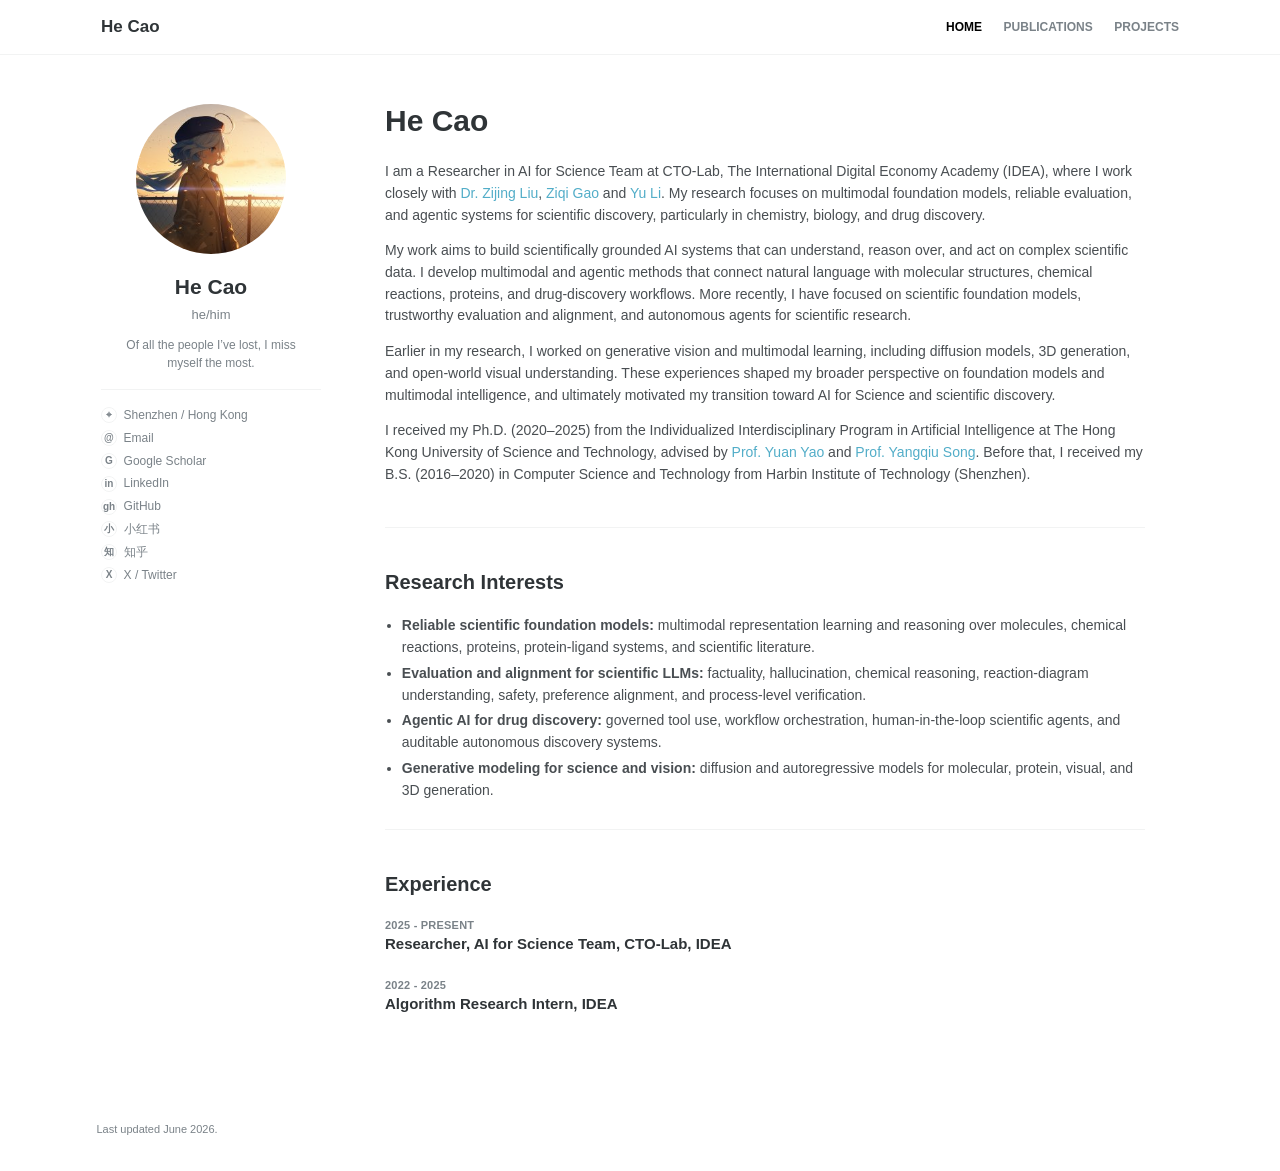
==== index.html @ 391761c9 "Build academic homepage" ====
<!doctype html>
<html lang="en">
  <head>
    <meta charset="utf-8">
    <meta name="viewport" content="width=device-width, initial-scale=1">
    <meta name="description" content="He Cao - HKUST and IDEA researcher working on AI for Science, multimodal foundation models, reliable evaluation, and agentic systems.">
    <title>He Cao | Academic Homepage</title>
    <link rel="stylesheet" href="assets/styles.css">
    <script src="assets/site.js" defer></script>
  </head>
  <body>
    <header class="masthead">
      <div class="masthead-inner">
        <a class="site-title" href="index.html">He Cao</a>
        <nav class="site-nav" aria-label="Primary navigation">
          <a class="is-active" href="index.html">Home</a>
          <a href="publications.html">Publications</a>
          <a href="projects.html">Projects</a>
        </nav>
      </div>
    </header>

    <div class="page">
      <author-sidebar></author-sidebar>

      <main class="archive">
        <section id="about" class="page-section">
          <h1 class="page-title">He Cao</h1>
          <p>
            I am a Researcher in AI for Science Team at CTO-Lab, The International Digital Economy Academy
            (IDEA), where I work closely with <a href="https://www.neurogenomics.co.uk/author/zijing-liu/">Dr. Zijing Liu</a>, <a href="https://ziqigao-tsinghua.github.io/">Ziqi Gao</a> and <a href="https://yu-li.github.io/">Yu Li</a>. My research focuses on multimodal foundation models, reliable evaluation, and agentic
            systems for scientific discovery, particularly in chemistry, biology, and drug discovery.
          </p>
          <p>
            My work aims to build scientifically grounded AI systems that can understand, reason over, and
            act on complex scientific data. I develop multimodal and agentic methods that connect natural
            language with molecular structures, chemical reactions, proteins, and drug-discovery workflows.
            More recently, I have focused on scientific foundation models, trustworthy evaluation and
            alignment, and autonomous agents for scientific research.
          </p>
          <p>
            Earlier in my research, I worked on generative vision and multimodal learning, including diffusion
            models, 3D generation, and open-world visual understanding. These experiences shaped my broader
            perspective on foundation models and multimodal intelligence, and ultimately motivated my
            transition toward AI for Science and scientific discovery.
          </p>
          <p>
            I received my Ph.D. (2020&ndash;2025) from the Individualized Interdisciplinary Program in Artificial
            Intelligence at The Hong Kong University of Science and Technology, advised by
            <a href="https://yao-lab.github.io/">Prof. Yuan Yao</a> and
            <a href="https://www.cse.ust.hk/~yqsong/">Prof. Yangqiu Song</a>. Before that, I received my B.S. (2016&ndash;2020) in Computer Science and
            Technology from Harbin Institute of Technology (Shenzhen).
          </p>
        </section>

        <section class="page-section">
          <h2>Research Interests</h2>
          <ul class="compact-list">
            <li><strong>Reliable scientific foundation models:</strong> multimodal representation learning and reasoning over molecules, chemical reactions, proteins, protein-ligand systems, and scientific literature.</li>
            <li><strong>Evaluation and alignment for scientific LLMs:</strong> factuality, hallucination, chemical reasoning, reaction-diagram understanding, safety, preference alignment, and process-level verification.</li>
            <li><strong>Agentic AI for drug discovery:</strong> governed tool use, workflow orchestration, human-in-the-loop scientific agents, and auditable autonomous discovery systems.</li>
            <li><strong>Generative modeling for science and vision:</strong> diffusion and autoregressive models for molecular, protein, visual, and 3D generation.</li>
          </ul>
        </section>

        <section class="page-section">
          <h2>Experience</h2>
          <div class="archive-item">
            <p class="archive-date">2025 - Present</p>
            <h3>Researcher, AI for Science Team, CTO-Lab, IDEA</h3>
          </div>
          <div class="archive-item">
            <p class="archive-date">2022 - 2025</p>
            <h3>Algorithm Research Intern, IDEA</h3>
          </div>
        </section>

      </main>
    </div>

    <footer class="page-footer">
      <p>Last updated June 2026.</p>
    </footer>
  </body>
</html>
---- assets/styles.css ----
:root {
  --text: #494e52;
  --heading: #2f3437;
  --muted: #7a8288;
  --border: #f2f3f3;
  --link: #52adc8;
  --link-hover: #2b7f97;
  --max-width: 1120px;
}

* {
  box-sizing: border-box;
}

html {
  scroll-behavior: smooth;
}

body {
  margin: 0;
  background: #fff;
  color: var(--text);
  font-family: -apple-system, BlinkMacSystemFont, "Segoe UI", Helvetica, Arial, sans-serif;
  font-size: 14px;
  line-height: 1.55;
}

a {
  color: var(--link);
  text-decoration: none;
}

a:hover,
a:focus-visible {
  color: var(--link-hover);
  text-decoration: underline;
}

.masthead {
  border-bottom: 1px solid var(--border);
  background: #fff;
}

.masthead-inner {
  display: flex;
  align-items: center;
  justify-content: space-between;
  gap: 24px;
  max-width: var(--max-width);
  margin: 0 auto;
  padding: 1em 1.5em;
}

.site-title {
  color: var(--heading);
  font-size: 17px;
  font-weight: 700;
}

.site-title:hover,
.site-title:focus-visible {
  color: var(--heading);
  text-decoration: none;
}

.site-nav {
  display: flex;
  align-items: center;
  gap: 1.8em;
  font-size: 12px;
  font-weight: 700;
  text-transform: uppercase;
}

.site-nav a {
  color: var(--muted);
}

.site-nav a:hover,
.site-nav a:focus-visible {
  color: #000;
  text-decoration: none;
}

.site-nav .is-active {
  color: #000;
}

.page {
  display: grid;
  grid-template-columns: 220px minmax(0, 760px);
  gap: 64px;
  max-width: var(--max-width);
  margin: 0 auto;
  padding: 3.5em 1.5em 4em;
}

.sidebar {
  min-width: 0;
}

.author-profile {
  position: sticky;
  top: 2em;
  text-align: center;
}

.author-avatar {
  display: block;
  width: 150px;
  height: 150px;
  margin: 0 auto 1.4em;
  border-radius: 50%;
  object-fit: cover;
}

.author-profile h1 {
  margin: 0;
  color: var(--heading);
  font-size: 21px;
  line-height: 1.2;
}

.author-bio {
  margin: 0.45em 0 0;
  color: var(--muted);
  font-size: 13px;
}

.author-note {
  margin: 1em auto 0;
  max-width: 200px;
  color: var(--muted);
  font-size: 12px;
  line-height: 1.45;
}

.author-links {
  margin: 1.4em 0 0;
  padding: 1.2em 0 0;
  border-top: 1px solid var(--border);
  list-style: none;
  color: var(--muted);
  font-size: 12px;
  line-height: 1.9;
  text-align: left;
}

.author-links li,
.author-links a {
  display: flex;
  align-items: center;
  gap: 0.55em;
}

.author-links a {
  color: var(--muted);
}

.author-links a:hover,
.author-links a:focus-visible {
  color: var(--link-hover);
}

.link-icon {
  display: inline-flex;
  align-items: center;
  justify-content: center;
  flex: 0 0 1.6em;
  width: 1.6em;
  height: 1.6em;
  border: 1px solid var(--border);
  border-radius: 50%;
  color: var(--muted);
  font-size: 10px;
  font-weight: 700;
  line-height: 1;
  text-align: center;
}

.archive {
  min-width: 0;
}

.page-section {
  margin-bottom: 3em;
  padding-bottom: 2em;
  border-bottom: 1px solid var(--border);
}

.page-section:last-child {
  margin-bottom: 0;
  border-bottom: 0;
}

.page-title {
  margin: 0 0 0.75em;
  color: var(--heading);
  font-size: 30px;
  line-height: 1.15;
}

h2 {
  margin: 0 0 1em;
  color: var(--heading);
  font-size: 20px;
  line-height: 1.25;
}

h3 {
  margin: 0;
  color: var(--heading);
  font-size: 15px;
  line-height: 1.35;
}

p {
  margin: 0 0 1em;
}

.compact-list {
  margin: 0;
  padding-left: 1.2em;
}

.compact-list li + li {
  margin-top: 0.3em;
}

.archive-item {
  margin-bottom: 1.6em;
}

.archive-item p {
  margin: 0.35em 0 0;
}

.archive-date,
.pub-year {
  margin: 0 0 0.3em;
  color: var(--muted);
  font-size: 11px;
  font-weight: 700;
  letter-spacing: 0.02em;
  text-transform: uppercase;
}

.pub-item {
  position: relative;
  padding: 1.05em 0 1.05em;
  border-bottom: 1px solid var(--border);
}

.pub-item:last-child {
  border-bottom: 0;
}

.pub-item h3 {
  margin-bottom: 0.35em;
}

.pub-authors,
.pub-venue {
  margin: 0.25em 0 0;
  color: var(--muted);
  font-size: 12.5px;
}

.pub-authors strong {
  color: var(--heading);
  font-weight: 700;
}

.pub-venue span {
  white-space: nowrap;
}

.page-footer {
  max-width: var(--max-width);
  margin: 0 auto;
  padding: 0 1.5em 2em;
  color: var(--muted);
  font-size: 11px;
}

@media (max-width: 860px) {
  .page {
    grid-template-columns: 1fr;
    gap: 2.5em;
    padding-top: 2em;
  }

  .author-profile {
    position: static;
    display: grid;
    grid-template-columns: 96px minmax(0, 1fr);
    gap: 1em 1.25em;
    text-align: left;
  }

  .author-avatar {
    width: 96px;
    height: 96px;
    margin: 0;
  }

  .author-note {
    max-width: none;
    margin-left: 0;
  }

  .author-links {
    grid-column: 1 / -1;
    display: flex;
    flex-wrap: wrap;
    gap: 0.4em 1.4em;
    margin-top: 0.3em;
  }
}

@media (max-width: 600px) {
  body {
    font-size: 13.5px;
  }

  .masthead-inner {
    align-items: flex-start;
    flex-direction: column;
    gap: 0.7em;
    padding: 0.9em 1.1em;
  }

  .site-nav {
    gap: 1.2em;
  }

  .page {
    padding: 1.7em 1.1em 3em;
  }

  .page-title {
    font-size: 25px;
  }

  h2 {
    font-size: 18px;
  }
}
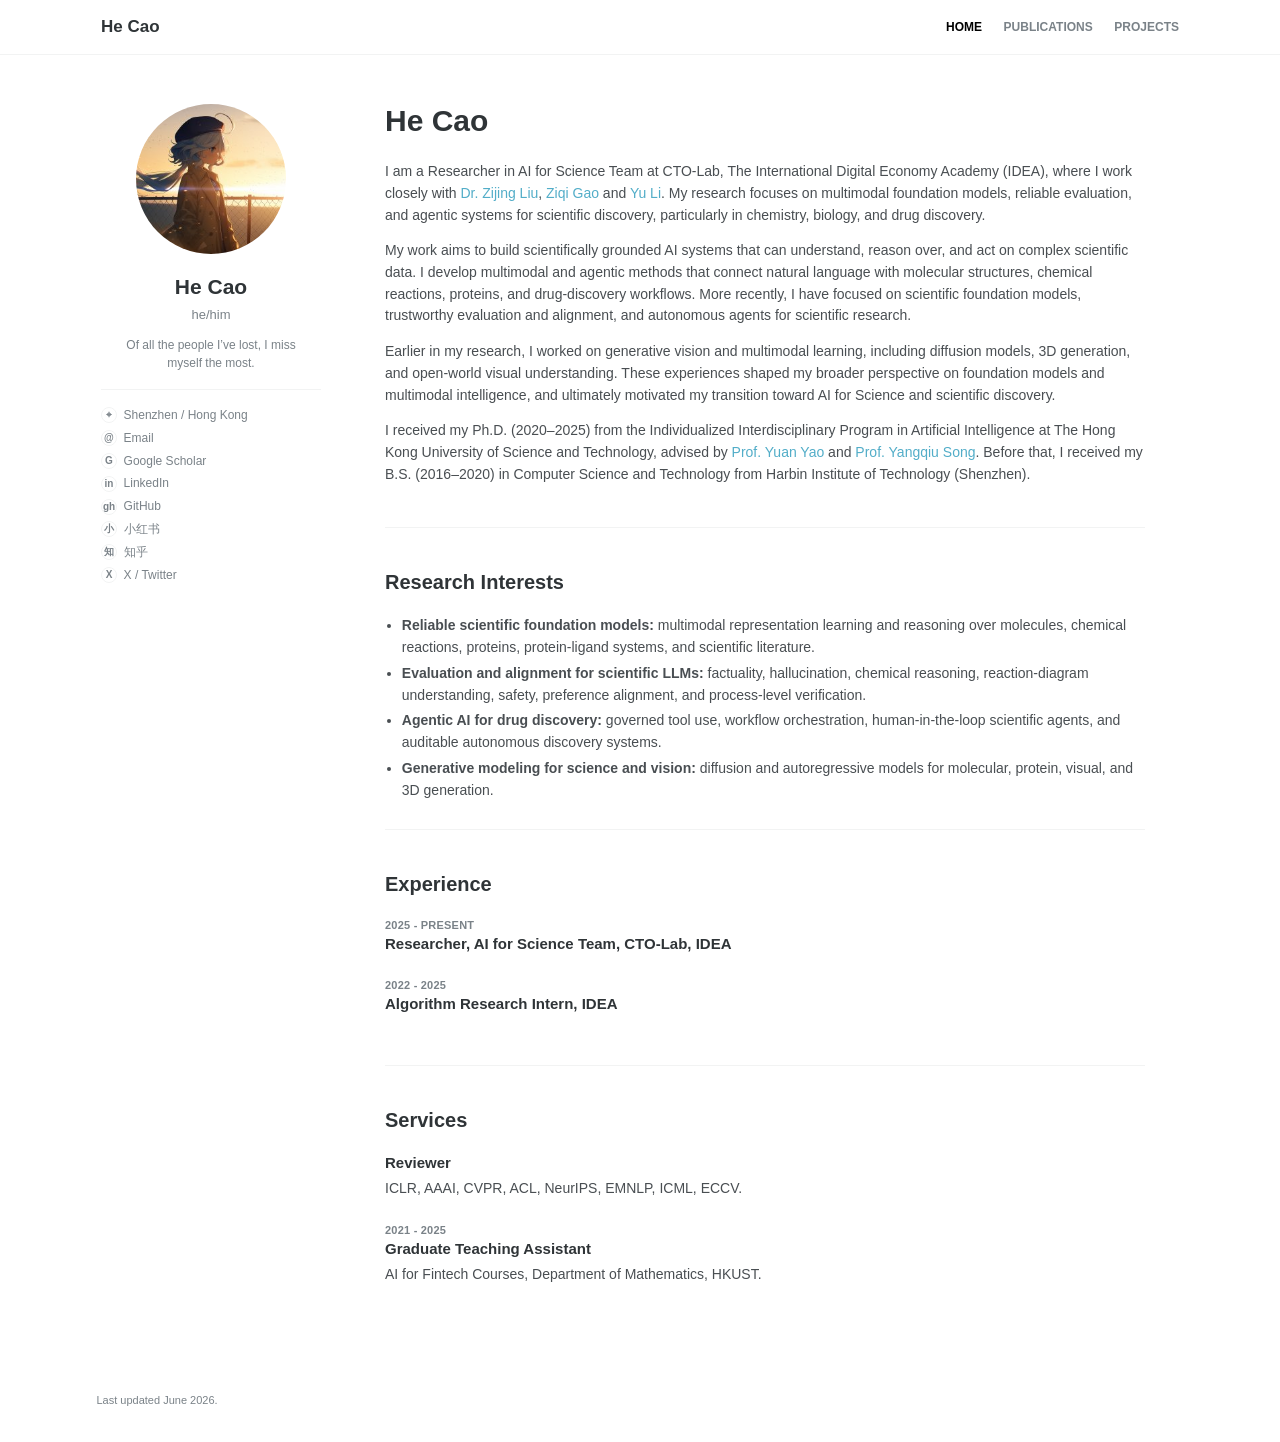
==== commit 871e013d: "Add services section" ====
--- a/index.html
+++ b/index.html
@@ -75,6 +75,19 @@
           </div>
         </section>
 
+        <section class="page-section">
+          <h2>Services</h2>
+          <div class="archive-item">
+            <h3>Reviewer</h3>
+            <p>ICLR, AAAI, CVPR, ACL, NeurIPS, EMNLP, ICML, ECCV.</p>
+          </div>
+          <div class="archive-item">
+            <p class="archive-date">2021 - 2025</p>
+            <h3>Graduate Teaching Assistant</h3>
+            <p>AI for Fintech Courses, Department of Mathematics, HKUST.</p>
+          </div>
+        </section>
+
       </main>
     </div>
 
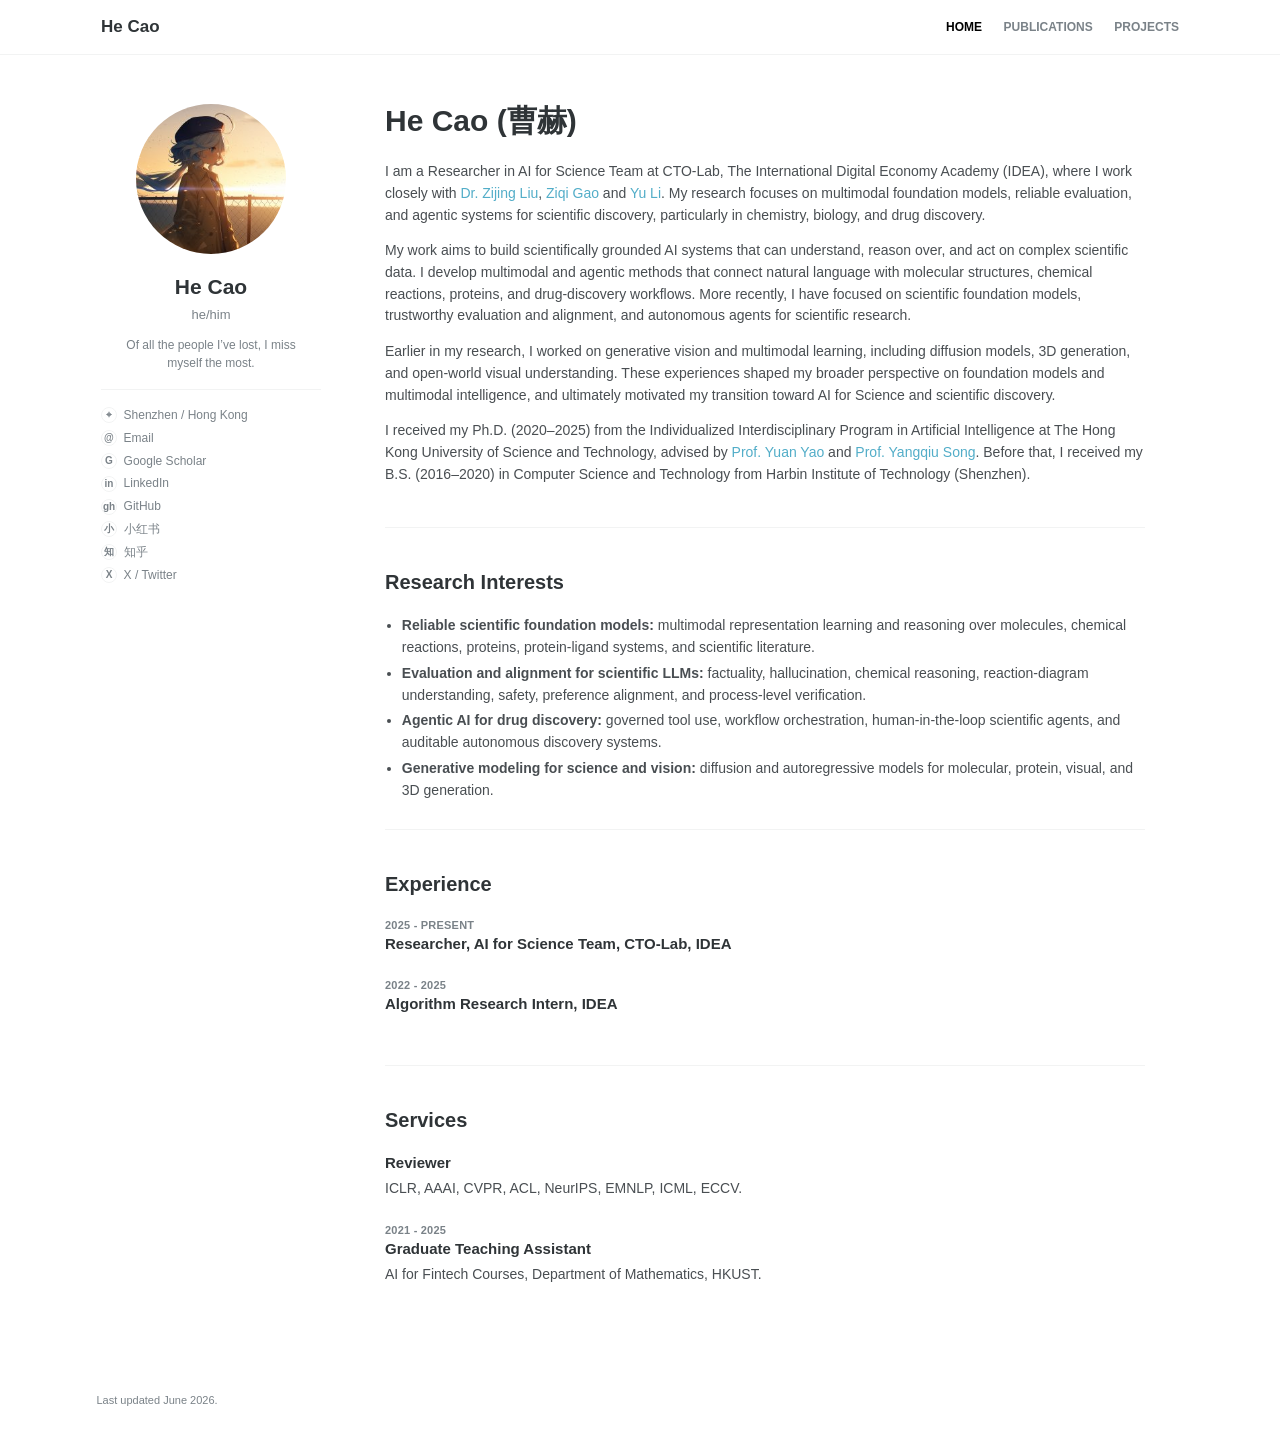
==== commit 1e269a1c: "update projects" ====
--- a/index.html
+++ b/index.html
@@ -25,7 +25,7 @@
 
       <main class="archive">
         <section id="about" class="page-section">
-          <h1 class="page-title">He Cao</h1>
+          <h1 class="page-title">He Cao (曹赫)</h1>
           <p>
             I am a Researcher in AI for Science Team at CTO-Lab, The International Digital Economy Academy
             (IDEA), where I work closely with <a href="https://www.neurogenomics.co.uk/author/zijing-liu/">Dr. Zijing Liu</a>, <a href="https://ziqigao-tsinghua.github.io/">Ziqi Gao</a> and <a href="https://yu-li.github.io/">Yu Li</a>. My research focuses on multimodal foundation models, reliable evaluation, and agentic
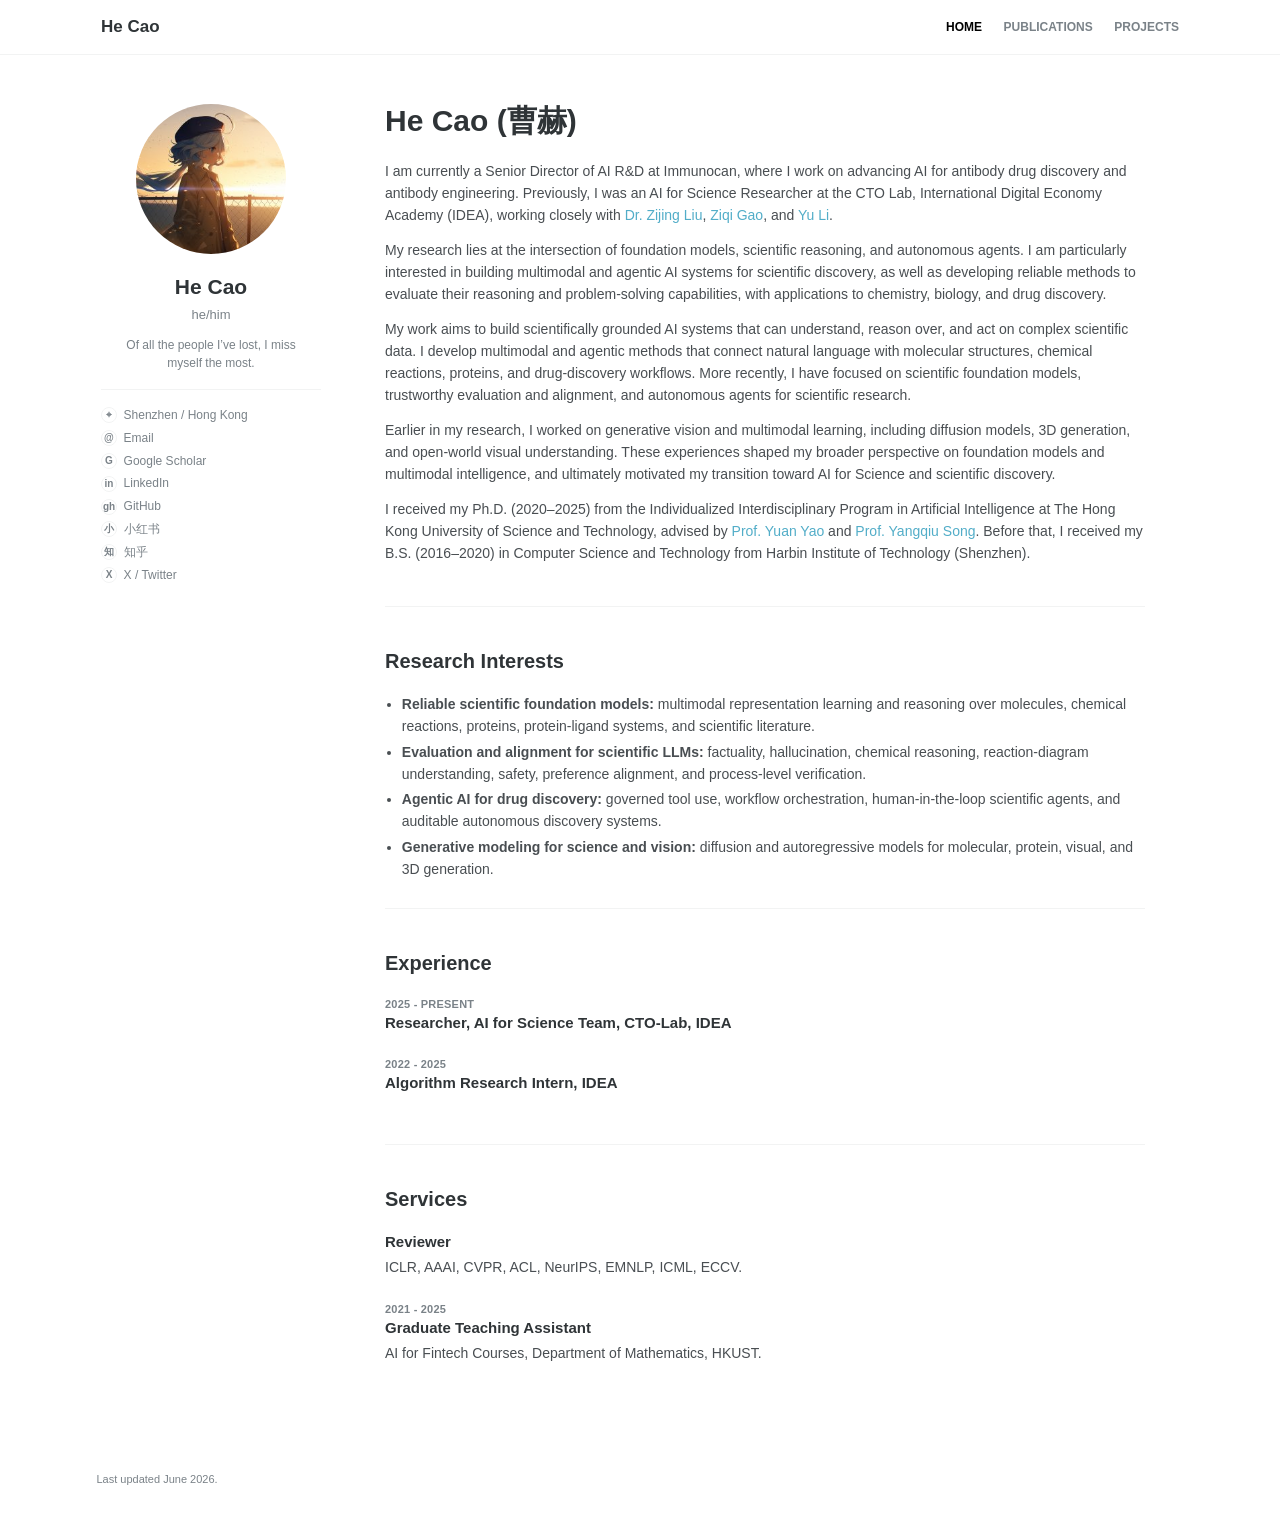
==== commit ce1fc0a2: "update career" ====
--- a/index.html
+++ b/index.html
@@ -27,9 +27,10 @@
         <section id="about" class="page-section">
           <h1 class="page-title">He Cao (曹赫)</h1>
           <p>
-            I am a Researcher in AI for Science Team at CTO-Lab, The International Digital Economy Academy
-            (IDEA), where I work closely with <a href="https://www.neurogenomics.co.uk/author/zijing-liu/">Dr. Zijing Liu</a>, <a href="https://ziqigao-tsinghua.github.io/">Ziqi Gao</a> and <a href="https://yu-li.github.io/">Yu Li</a>. My research focuses on multimodal foundation models, reliable evaluation, and agentic
-            systems for scientific discovery, particularly in chemistry, biology, and drug discovery.
+            I am currently a Senior Director of AI R&D at Immunocan, where I work on advancing AI for antibody drug discovery and antibody engineering. Previously, I was an AI for Science Researcher at the CTO Lab, International Digital Economy Academy (IDEA), working closely with <a href="https://www.neurogenomics.co.uk/author/zijing-liu/">Dr. Zijing Liu</a>, <a href="https://ziqigao-tsinghua.github.io/">Ziqi Gao</a>, and <a href="https://yu-li.github.io/">Yu Li</a>. 
+          </p>
+          <p>
+            My research lies at the intersection of foundation models, scientific reasoning, and autonomous agents. I am particularly interested in building multimodal and agentic AI systems for scientific discovery, as well as developing reliable methods to evaluate their reasoning and problem-solving capabilities, with applications to chemistry, biology, and drug discovery.
           </p>
           <p>
             My work aims to build scientifically grounded AI systems that can understand, reason over, and
--- a/assets/styles.css
+++ b/assets/styles.css
@@ -14,6 +14,7 @@
 
 html {
   scroll-behavior: smooth;
+  scroll-padding-top: 1.5em;
 }
 
 body {
@@ -95,6 +96,11 @@
   padding: 3.5em 1.5em 4em;
 }
 
+.publications-page {
+  grid-template-columns: 220px minmax(0, 760px) 72px;
+  gap: 48px;
+}
+
 .sidebar {
   min-width: 0;
 }
@@ -160,6 +166,29 @@
 .author-links a:hover,
 .author-links a:focus-visible {
   color: var(--link-hover);
+}
+
+.visitor-map {
+  display: flex;
+  justify-content: center;
+  margin-top: 1.2em;
+  opacity: 0.72;
+}
+
+.visitor-map:hover,
+.visitor-map:focus-within {
+  opacity: 1;
+}
+
+.visitor-map[hidden] {
+  display: none;
+}
+
+.visitor-map img,
+.visitor-map canvas,
+.visitor-map iframe {
+  max-width: 110px;
+  height: auto;
 }
 
 .link-icon {
@@ -182,6 +211,35 @@
   min-width: 0;
 }
 
+.year-sidebar {
+  order: 3;
+  min-width: 0;
+}
+
+.year-nav {
+  position: sticky;
+  top: 2em;
+  display: flex;
+  flex-direction: column;
+  gap: 0.25em;
+  padding-left: 1em;
+  border-left: 1px solid var(--border);
+  font-size: 12px;
+  font-weight: 700;
+}
+
+.year-nav a {
+  display: block;
+  padding: 0.25em 0;
+  color: var(--muted);
+}
+
+.year-nav a:hover,
+.year-nav a:focus-visible {
+  color: var(--link-hover);
+  text-decoration: none;
+}
+
 .page-section {
   margin-bottom: 3em;
   padding-bottom: 2em;
@@ -247,6 +305,7 @@
 
 .pub-item {
   position: relative;
+  scroll-margin-top: 1.5em;
   padding: 1.05em 0 1.05em;
   border-bottom: 1px solid var(--border);
 }
@@ -288,6 +347,43 @@
     grid-template-columns: 1fr;
     gap: 2.5em;
     padding-top: 2em;
+  }
+
+  .publications-page {
+    grid-template-columns: minmax(0, 1fr) 56px;
+    gap: 2.5em 1.5em;
+    padding-top: 2em;
+  }
+
+  .publications-page .sidebar {
+    grid-column: 1 / -1;
+  }
+
+  .publications-page .archive {
+    grid-column: 1;
+    grid-row: 2;
+  }
+
+  .year-sidebar {
+    grid-column: 2;
+    grid-row: 2;
+    order: 0;
+  }
+
+  .publications-page .year-nav {
+    position: sticky;
+    top: 1.2em;
+    flex-direction: column;
+    gap: 0.25em;
+    padding: 0 0 0 0.8em;
+    border-bottom: 0;
+    border-left: 1px solid var(--border);
+  }
+
+  .publications-page .year-nav a {
+    padding: 0.2em 0;
+    border: 0;
+    border-radius: 0;
   }
 
   .author-profile {
@@ -316,6 +412,12 @@
     gap: 0.4em 1.4em;
     margin-top: 0.3em;
   }
+
+  .visitor-map {
+    grid-column: 1 / -1;
+    justify-content: flex-start;
+    margin-top: 0.2em;
+  }
 }
 
 @media (max-width: 600px) {
@@ -338,6 +440,39 @@
     padding: 1.7em 1.1em 3em;
   }
 
+  .publications-page {
+    grid-template-columns: 1fr;
+    gap: 1.4em;
+  }
+
+  .publications-page .archive {
+    grid-column: 1;
+    grid-row: auto;
+    order: 3;
+  }
+
+  .publications-page .year-sidebar {
+    grid-column: 1;
+    grid-row: auto;
+    order: 2;
+  }
+
+  .publications-page .year-nav {
+    position: static;
+    flex-direction: row;
+    flex-wrap: wrap;
+    gap: 0.45em;
+    padding: 0 0 1em;
+    border-left: 0;
+    border-bottom: 1px solid var(--border);
+  }
+
+  .publications-page .year-nav a {
+    padding: 0.25em 0.65em;
+    border: 1px solid var(--border);
+    border-radius: 999px;
+  }
+
   .page-title {
     font-size: 25px;
   }
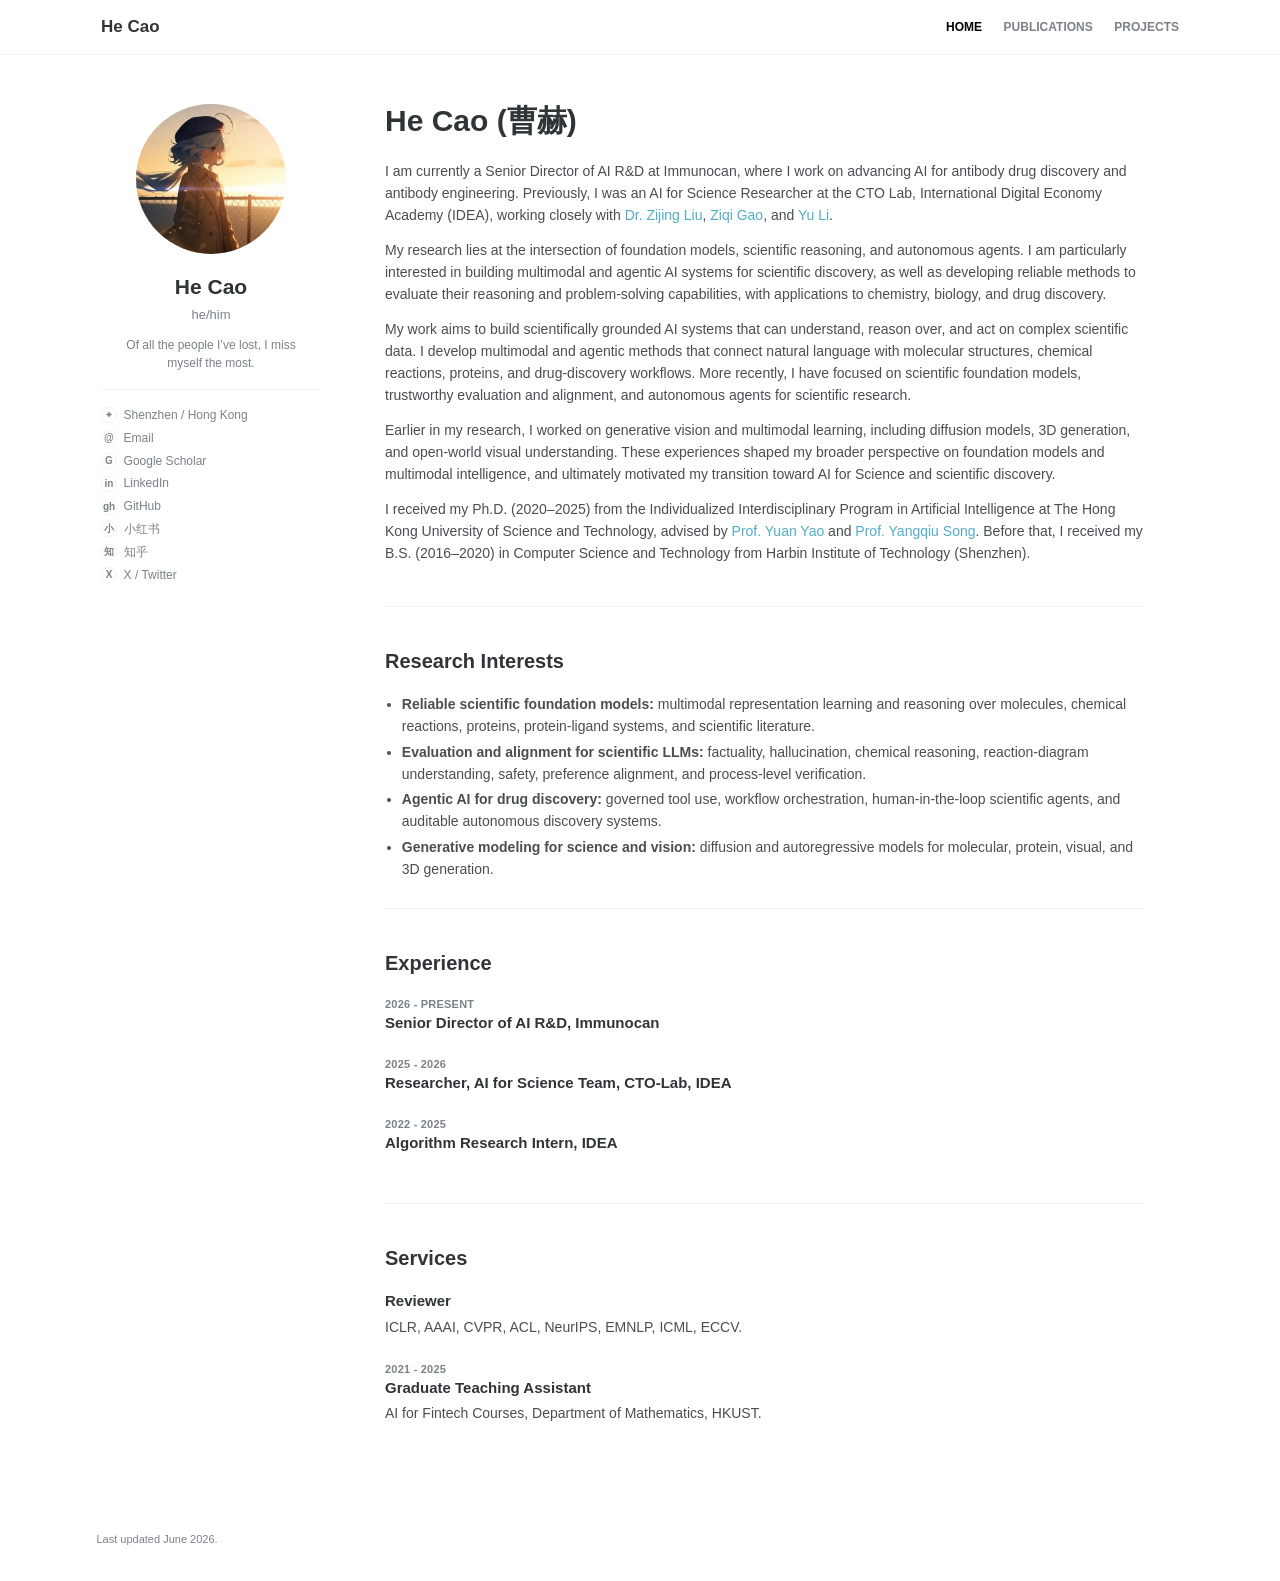
==== commit a85dbf41: "update pub and exp" ====
--- a/index.html
+++ b/index.html
@@ -67,7 +67,11 @@
         <section class="page-section">
           <h2>Experience</h2>
           <div class="archive-item">
-            <p class="archive-date">2025 - Present</p>
+            <p class="archive-date">2026 - Present</p>
+            <h3>Senior Director of AI R&D, Immunocan</h3>
+          </div>
+          <div class="archive-item">
+            <p class="archive-date">2025 - 2026</p>
             <h3>Researcher, AI for Science Team, CTO-Lab, IDEA</h3>
           </div>
           <div class="archive-item">
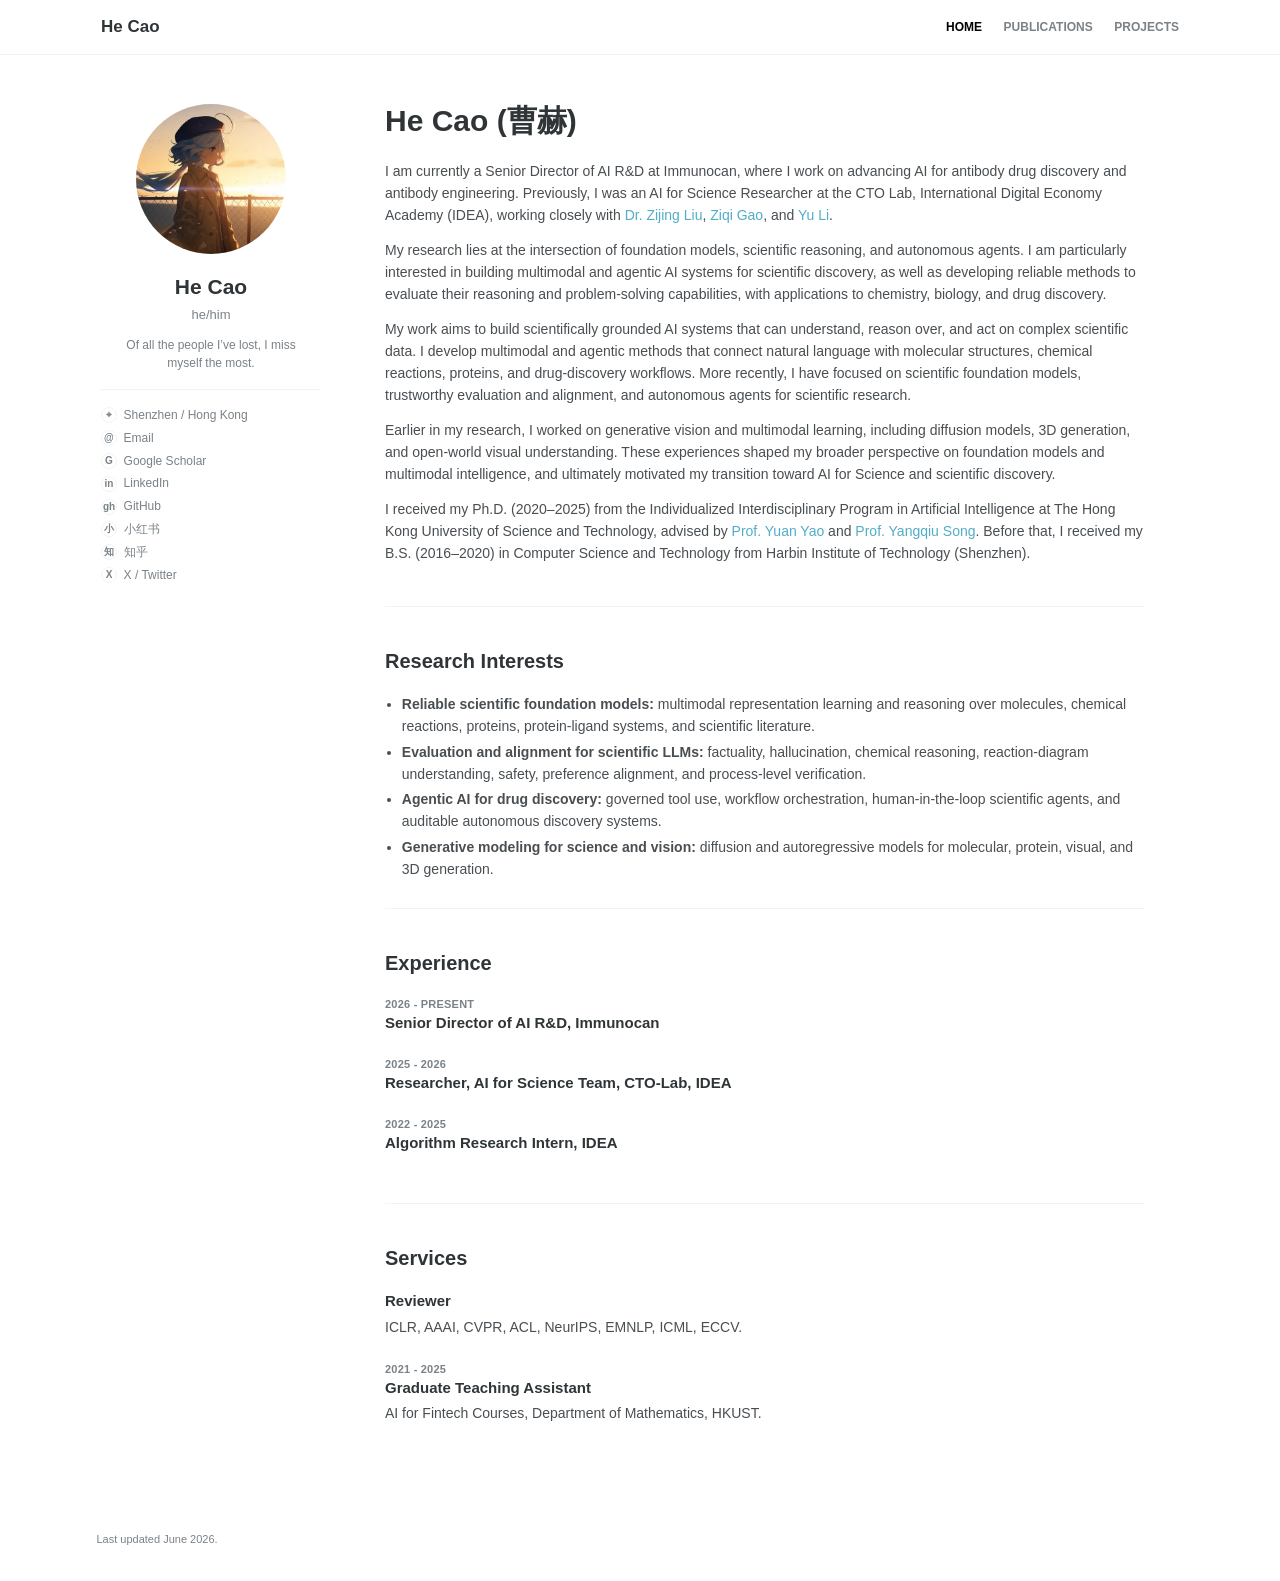
==== commit b86118f9: "update" ====
--- a/index.html
+++ b/index.html
@@ -27,7 +27,7 @@
         <section id="about" class="page-section">
           <h1 class="page-title">He Cao (曹赫)</h1>
           <p>
-            I am currently a Senior Director of AI R&D at Immunocan, where I work on advancing AI for antibody drug discovery and antibody engineering. Previously, I was an AI for Science Researcher at the CTO Lab, International Digital Economy Academy (IDEA), working closely with <a href="https://www.neurogenomics.co.uk/author/zijing-liu/">Dr. Zijing Liu</a>, <a href="https://ziqigao-tsinghua.github.io/">Ziqi Gao</a>, and <a href="https://yu-li.github.io/">Yu Li</a>. 
+            I am currently a Senior Director of AI R&D at <a href="https://www.immunocan.com/"></a>Immunocan</a>, where I work on advancing AI for antibody drug discovery and antibody engineering. Previously, I was an AI for Science Researcher at the CTO Lab, International Digital Economy Academy (IDEA), working closely with <a href="https://www.neurogenomics.co.uk/author/zijing-liu/">Dr. Zijing Liu</a>, <a href="https://ziqigao-tsinghua.github.io/">Ziqi Gao</a>, and <a href="https://yu-li.github.io/">Yu Li</a>. 
           </p>
           <p>
             My research lies at the intersection of foundation models, scientific reasoning, and autonomous agents. I am particularly interested in building multimodal and agentic AI systems for scientific discovery, as well as developing reliable methods to evaluate their reasoning and problem-solving capabilities, with applications to chemistry, biology, and drug discovery.
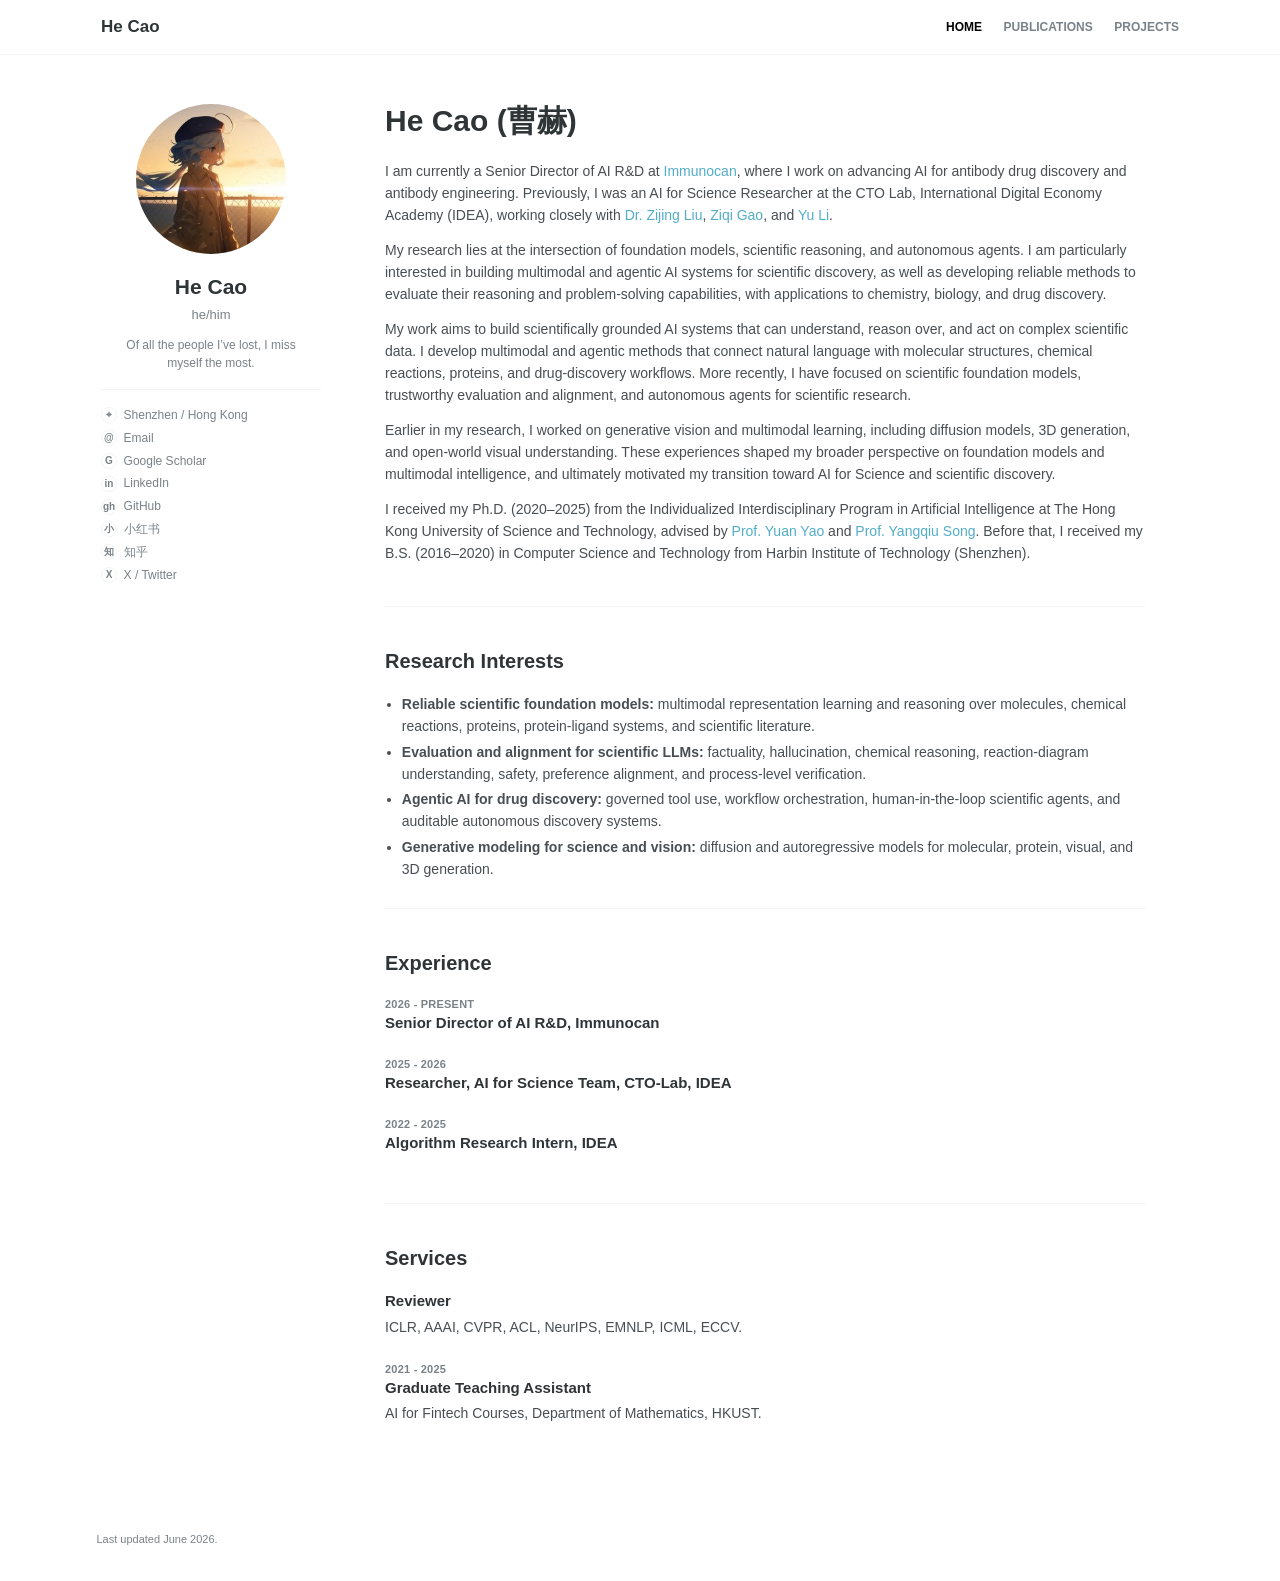
==== commit 29a279d1: "update" ====
--- a/index.html
+++ b/index.html
@@ -27,7 +27,7 @@
         <section id="about" class="page-section">
           <h1 class="page-title">He Cao (曹赫)</h1>
           <p>
-            I am currently a Senior Director of AI R&D at <a href="https://www.immunocan.com/"></a>Immunocan</a>, where I work on advancing AI for antibody drug discovery and antibody engineering. Previously, I was an AI for Science Researcher at the CTO Lab, International Digital Economy Academy (IDEA), working closely with <a href="https://www.neurogenomics.co.uk/author/zijing-liu/">Dr. Zijing Liu</a>, <a href="https://ziqigao-tsinghua.github.io/">Ziqi Gao</a>, and <a href="https://yu-li.github.io/">Yu Li</a>. 
+            I am currently a Senior Director of AI R&D at <a href="https://www.immunocan.com/">Immunocan</a>, where I work on advancing AI for antibody drug discovery and antibody engineering. Previously, I was an AI for Science Researcher at the CTO Lab, International Digital Economy Academy (IDEA), working closely with <a href="https://www.neurogenomics.co.uk/author/zijing-liu/">Dr. Zijing Liu</a>, <a href="https://ziqigao-tsinghua.github.io/">Ziqi Gao</a>, and <a href="https://yu-li.github.io/">Yu Li</a>. 
           </p>
           <p>
             My research lies at the intersection of foundation models, scientific reasoning, and autonomous agents. I am particularly interested in building multimodal and agentic AI systems for scientific discovery, as well as developing reliable methods to evaluate their reasoning and problem-solving capabilities, with applications to chemistry, biology, and drug discovery.
